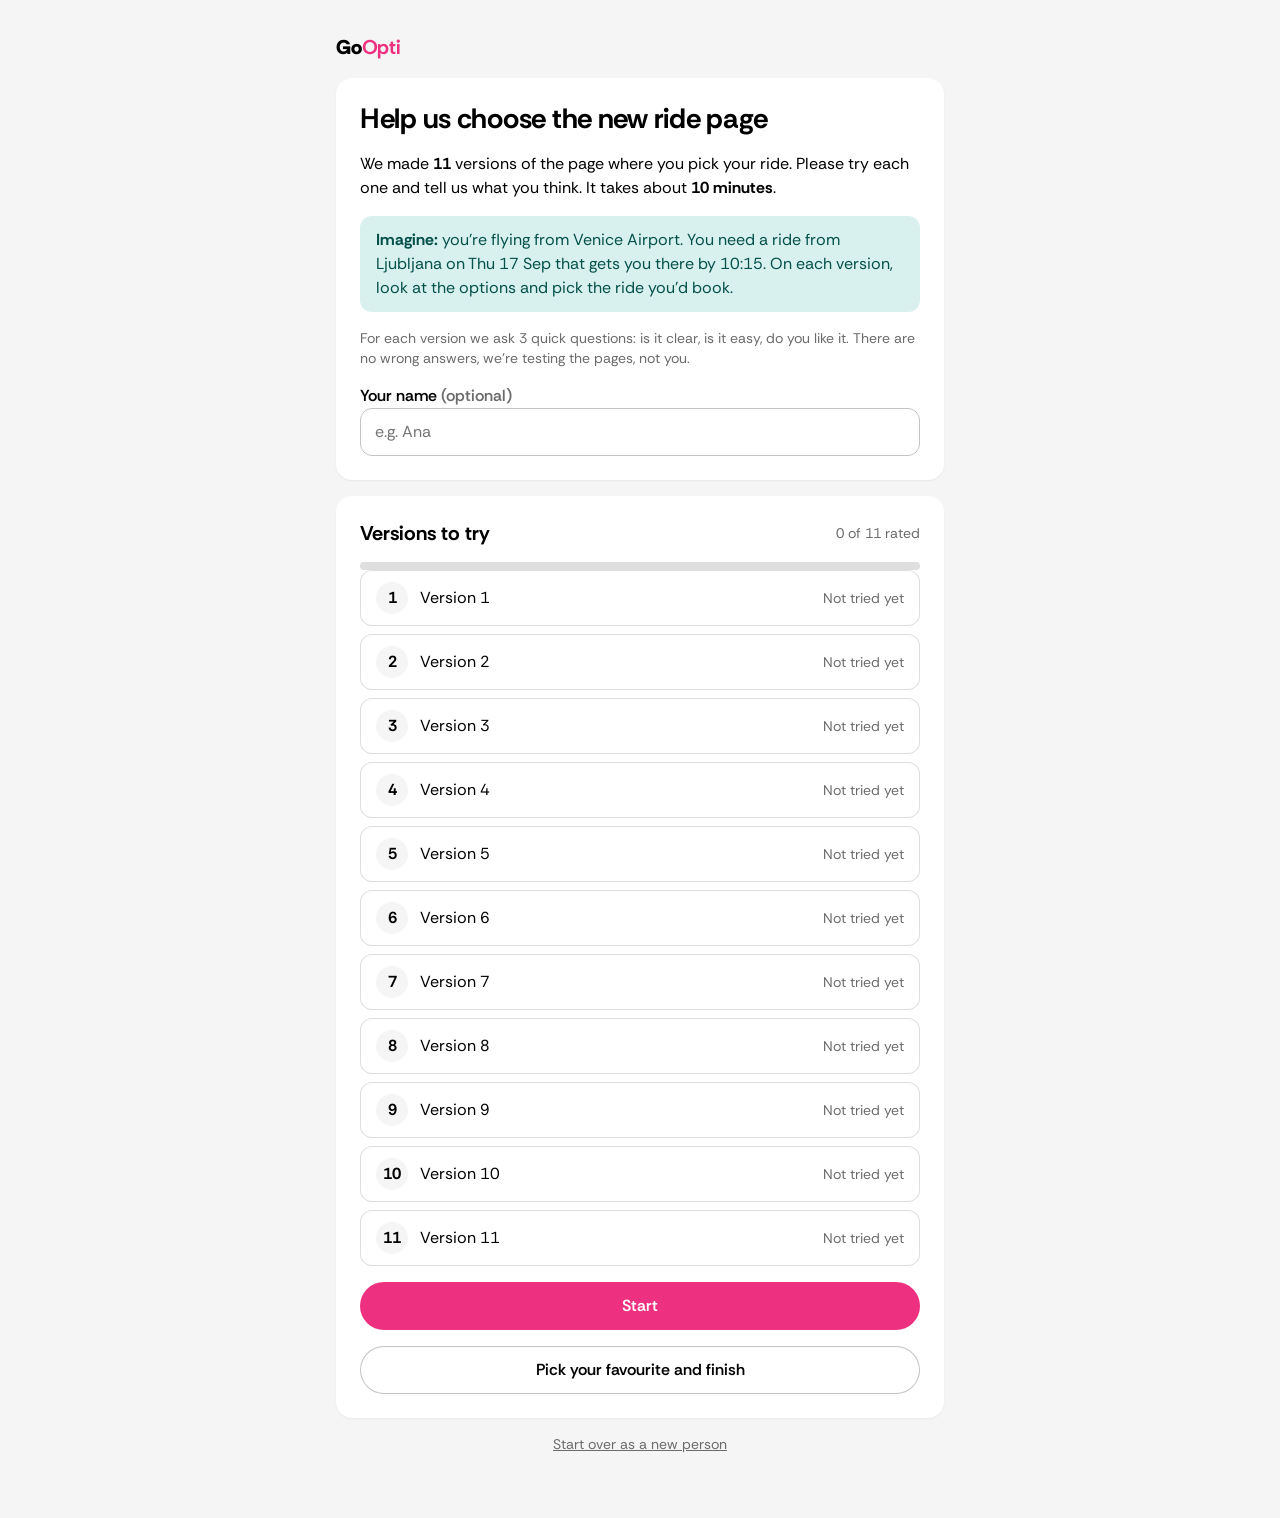
==== index.html @ c129b835 "Offer page survey: prototypes, rating flow, results page Co-Authored-By: Claude Opus 5.5 <noreply@an" ====
<!doctype html>
<html lang="en">
<head>
<meta charset="utf-8">
<meta name="viewport" content="width=device-width, initial-scale=1, viewport-fit=cover">
<title>GoOpti offer page survey</title>
<link rel="preconnect" href="https://fonts.googleapis.com">
<link href="https://fonts.googleapis.com/css2?family=Rethink+Sans:wght@400;600;700;800&display=swap" rel="stylesheet">
<link rel="stylesheet" href="survey.css">
</head>
<body>
<main class="wrap stack">
  <div class="logo">Go<b>Opti</b></div>
  <section class="card stack">
    <h1 class="h1">Help us choose the new ride page</h1>
    <p>We made <b id="count">11</b> versions of the page where you pick your ride. Please try each one and tell us what you think. It takes about <b>10 minutes</b>.</p>
    <div class="task"><b>Imagine:</b> you're flying from Venice Airport. You need a ride from Ljubljana on Thu 17 Sep that gets you there by 10:15. On each version, look at the options and pick the ride you'd book.</div>
    <p class="small muted">For each version we ask 3 quick questions: is it clear, is it easy, do you like it. There are no wrong answers, we're testing the pages, not you.</p>
    <div id="name-box">
      <label class="q__label" for="name">Your name <span class="muted">(optional)</span></label>
      <input type="text" id="name" autocomplete="name" placeholder="e.g. Ana">
    </div>
  </section>

  <section class="card stack">
    <div style="display:flex;align-items:center;gap:12px">
      <h2 class="h2">Versions to try</h2>
      <span class="small muted" id="progress-text" style="margin-left:auto"></span>
    </div>
    <div class="progress"><i id="progress" style="width:0"></i></div>
    <ol class="plist" id="list"></ol>
    <a class="btn btn--block" id="go" href="#">Start</a>
    <a class="btn btn--ghost btn--block" id="fav" href="done.html" hidden>Pick your favourite and finish</a>
  </section>
  <p class="small muted" style="text-align:center"><a href="#" id="restart">Start over as a new person</a></p>
</main>
<script src="survey.js"></script>
<script>
(function () {
  const m = SV.me(), total = SV.PROTOS.length;
  const name = document.getElementById('name');
  name.value = m.name || '';
  name.addEventListener('input', () => { const x = SV.me(); x.name = name.value.trim(); SV.saveMe(x); });
  document.getElementById('count').textContent = total;

  const done = m.order.filter(n => m.done[n]).length;
  const next = m.order.find(n => !m.done[n]);
  document.getElementById('list').innerHTML = m.order.map((n, i) => {
    const d = m.done[n];
    return '<li><a href="proto.html?v=' + encodeURIComponent(n) + '"' + (d ? ' class="is-done"' : '') + '>' +
      '<span class="num">' + (d ? '✓' : i + 1) + '</span><span>Version ' + (i + 1) + '</span>' +
      '<span class="state">' + (d ? 'Rated' : 'Not tried yet') + '</span></a></li>';
  }).join('');
  document.getElementById('progress').style.width = (done / total * 100) + '%';
  document.getElementById('progress-text').textContent = done + ' of ' + total + ' rated';

  const go = document.getElementById('go');
  if (next) {
    go.href = 'proto.html?v=' + encodeURIComponent(next);
    go.textContent = done ? 'Continue with version ' + (m.order.indexOf(next) + 1) : 'Start';
  } else go.hidden = true;
  // the favourite question makes sense once there is something to compare
  if (done >= 2) document.getElementById('fav').hidden = false;
  if (!next) document.getElementById('fav').className = 'btn btn--block';

  document.getElementById('restart').addEventListener('click', e => {
    e.preventDefault();
    if (confirm('Start the survey again as a new person? Your answers so far stay saved.')) { SV.restart(); location.reload(); }
  });
})();
</script>
</body>
</html>
---- survey.css ----
/* Survey pages. Colours follow the GoOpti UI kit tokens used in prototypes.html. */
:root {
  --brand: #ed3180; --brand-hover: #da0364; --brand-subtle: #fef4f6;
  --teal: #088079; --teal-subtle: #d8f0ee;
  --text: #000; --text-2: #3e3e3e; --text-3: #6b6b6b;
  --bg: #fff; --bg-muted: #f5f5f5; --border: #dedede; --border-strong: #c4c4c4;
  --error: #a61f00; --error-subtle: #ffe5df;
  --radius: 16px;
  color-scheme: light;
}
* { box-sizing: border-box; }
html { -webkit-text-size-adjust: 100%; text-size-adjust: 100%; }
body {
  margin: 0; background: var(--bg-muted); color: var(--text);
  font: 16px/1.5 'Rethink Sans', system-ui, -apple-system, 'Segoe UI', sans-serif;
}
h1, h2, h3, p { margin: 0; }
button { font: inherit; color: inherit; }
a { color: inherit; }

.wrap { max-width: 640px; margin: 0 auto; padding: 32px 16px 64px; }
.card { background: var(--bg); border-radius: var(--radius); padding: 24px; box-shadow: 0 1px 2px rgba(0,0,0,.06); }
.stack > * + * { margin-top: 16px; }
.logo { font-weight: 800; font-size: 20px; letter-spacing: -.01em; }
.logo b { color: var(--brand); }
.h1 { font-size: 28px; line-height: 34px; font-weight: 700; letter-spacing: -.01em; }
.h2 { font-size: 20px; line-height: 26px; font-weight: 700; }
.muted { color: var(--text-3); }
.small { font-size: 14px; line-height: 20px; }

.btn {
  display: inline-flex; align-items: center; justify-content: center; gap: 8px;
  min-height: 48px; padding: 0 24px; border-radius: 999px; border: 0; cursor: pointer;
  background: var(--brand); color: #fff; font-weight: 600; text-decoration: none;
}
.btn:hover { background: var(--brand-hover); }
.btn:disabled { background: var(--border); color: var(--text-3); cursor: not-allowed; }
.btn--ghost { background: transparent; color: var(--text); box-shadow: inset 0 0 0 1px var(--border-strong); }
.btn--ghost:hover { background: var(--bg-muted); }
.btn--danger { background: var(--error); }
.btn--danger:hover { background: #7f1800; }
.btn--block { width: 100%; }
:focus-visible { outline: 3px solid var(--brand); outline-offset: 2px; }

.task { background: var(--teal-subtle); color: #04504b; border-radius: 12px; padding: 12px 16px; }

/* the list of prototypes on the start page */
.plist { list-style: none; margin: 0; padding: 0; display: grid; gap: 8px; }
.plist a {
  display: flex; align-items: center; gap: 12px; padding: 12px 16px; border-radius: 12px;
  background: var(--bg); box-shadow: inset 0 0 0 1px var(--border); text-decoration: none;
}
.plist a:hover { box-shadow: inset 0 0 0 1px var(--border-strong); }
.plist .num { width: 32px; height: 32px; border-radius: 999px; display: inline-flex; align-items: center; justify-content: center; background: var(--bg-muted); font-weight: 700; flex-shrink: 0; }
.plist .is-done .num { background: var(--teal); color: #fff; }
.plist .state { margin-left: auto; font-size: 14px; color: var(--text-3); }
.plist .is-done .state { color: var(--teal); font-weight: 600; }
.progress { height: 8px; border-radius: 999px; background: var(--border); overflow: hidden; }
.progress > i { display: block; height: 100%; background: var(--teal); border-radius: inherit; transition: width .3s; }

/* the 1–5 face scale */
.q { border: 0; padding: 0; margin: 0; min-width: 0; }
.q + .q { margin-top: 24px; }
.q__label { font-weight: 600; margin-bottom: 8px; }
.scale { display: grid; grid-template-columns: repeat(5, 1fr); gap: 6px; }
.scale input { position: absolute; opacity: 0; pointer-events: none; }
.scale label {
  display: flex; flex-direction: column; align-items: center; justify-content: center; gap: 2px;
  min-height: 56px; border-radius: 12px; cursor: pointer; background: var(--bg-muted);
  box-shadow: inset 0 0 0 1px transparent; transition: transform .1s, background .15s;
}
.scale label .f { font-size: 26px; line-height: 1; filter: grayscale(.6); opacity: .75; transition: filter .15s, opacity .15s; }
.scale label .d { font-size: 12px; color: var(--text-3); font-weight: 600; }
.scale label:hover .f { filter: none; opacity: 1; }
.scale input:checked + label { background: var(--brand-subtle); box-shadow: inset 0 0 0 2px var(--brand); }
.scale input:checked + label .f { filter: none; opacity: 1; transform: scale(1.12); }
.scale input:focus-visible + label { outline: 3px solid var(--brand); outline-offset: 2px; }
.scale__ends { display: flex; justify-content: space-between; font-size: 12px; color: var(--text-3); margin-top: 4px; }
textarea {
  width: 100%; min-height: 72px; padding: 12px; border-radius: 12px; border: 1px solid var(--border-strong);
  font: inherit; resize: vertical; background: var(--bg);
}
input[type=text] { width: 100%; min-height: 48px; padding: 0 14px; border-radius: 12px; border: 1px solid var(--border-strong); font: inherit; }

/* ---------- prototype page: phone + rating ---------- */
.pp { display: grid; grid-template-columns: auto minmax(320px, 400px); gap: 32px; justify-content: center; align-items: start; padding: 24px 16px 48px; }
.pp__top { grid-column: 1 / -1; display: flex; align-items: center; gap: 16px; max-width: 840px; width: 100%; justify-self: center; }
.pp__top .back { text-decoration: none; font-weight: 600; font-size: 14px; }
.pp__top .step { margin-left: auto; font-size: 14px; color: var(--text-3); font-weight: 600; }
.pp__frame { width: 390px; height: 844px; border: 0; border-radius: 54px; background: var(--bg); box-shadow: 0 0 0 1px var(--border-strong), 0 12px 40px rgba(0,0,0,.12); display: block; }
.pp__side { position: sticky; top: 24px; }
.pp__open { display: none; }
.sheet-x { display: none; }

/* small screens: the prototype fills the screen, the rating opens from a bar at the bottom */
@media (max-width: 860px), (max-height: 900px) and (max-width: 1000px) {
  body.is-proto { overflow: hidden; }
  .pp { display: flex; flex-direction: column; height: 100dvh; padding: 0; gap: 0; }
  .pp__top { padding: 8px 16px; background: var(--bg); border-bottom: 1px solid var(--border); flex-shrink: 0; min-height: 44px; }
  .pp__frame { flex: 1; width: 100%; height: auto; min-height: 0; border-radius: 0; box-shadow: none; }
  .pp__bar { flex-shrink: 0; padding: 10px 16px calc(10px + env(safe-area-inset-bottom)); background: var(--bg); border-top: 1px solid var(--border); display: flex; gap: 12px; align-items: center; }
  .pp__bar .task-mini { font-size: 13px; line-height: 17px; color: var(--text-2); flex: 1; }
  .pp__open { display: inline-flex; flex-shrink: 0; }
  .pp__side {
    position: fixed; inset: auto 0 0 0; z-index: 10; max-height: 88dvh; overflow-y: auto;
    border-radius: 24px 24px 0 0; transform: translateY(105%); transition: transform .28s cubic-bezier(.2,.8,.2,1);
    padding-bottom: calc(24px + env(safe-area-inset-bottom));
  }
  .pp__side.is-open { transform: none; box-shadow: 0 -8px 40px rgba(0,0,0,.2); }
  .scrim { position: fixed; inset: 0; background: rgba(0,0,0,.45); z-index: 9; opacity: 0; pointer-events: none; transition: opacity .2s; }
  .scrim.is-on { opacity: 1; pointer-events: auto; }
  .sheet-x { display: inline-flex; position: absolute; top: 12px; right: 12px; width: 40px; height: 40px; border-radius: 999px; border: 0; background: var(--bg-muted); align-items: center; justify-content: center; cursor: pointer; font-size: 18px; }
  .pp__side .task--side { display: none; }
}
@media (min-width: 861px) and (min-height: 901px), (min-width: 1001px) { .pp__bar, .scrim { display: none; } }

/* ---------- results ---------- */
.wrap--wide { max-width: 1100px; }
.kpis { display: grid; grid-template-columns: repeat(auto-fit, minmax(160px, 1fr)); gap: 12px; }
.kpi { background: var(--bg); border-radius: 12px; padding: 16px; }
.kpi b { display: block; font-size: 28px; line-height: 34px; font-variant-numeric: tabular-nums; }
.table-scroll { overflow-x: auto; -webkit-overflow-scrolling: touch; }
table { width: 100%; border-collapse: collapse; font-variant-numeric: tabular-nums; }
th, td { text-align: left; padding: 10px 8px; border-bottom: 1px solid var(--border); vertical-align: middle; white-space: nowrap; }
th { font-size: 13px; color: var(--text-3); font-weight: 600; }
td.name { white-space: normal; min-width: 160px; }
.bar { display: flex; align-items: center; gap: 8px; min-width: 120px; }
.bar__track { flex: 1; height: 8px; border-radius: 999px; background: var(--bg-muted); overflow: hidden; min-width: 60px; }
.bar__fill { height: 100%; border-radius: inherit; background: var(--teal); }
.bar--overall .bar__fill { background: var(--brand); }
.bar span { width: 30px; text-align: right; font-weight: 600; }
.rank { width: 28px; height: 28px; border-radius: 999px; display: inline-flex; align-items: center; justify-content: center; background: var(--bg-muted); font-weight: 700; font-size: 14px; }
tr:first-child .rank { background: var(--brand); color: #fff; }
.comments { list-style: none; margin: 0; padding: 0; }
.comments li { padding: 10px 0; border-bottom: 1px solid var(--border); }
.comments li:last-child { border-bottom: 0; }
.tag { display: inline-block; padding: 2px 8px; border-radius: 999px; background: var(--bg-muted); font-size: 12px; font-weight: 600; margin-right: 6px; }
.notice { background: #fff7ef; color: #804e00; border-radius: 12px; padding: 12px 16px; font-size: 14px; }
.row-actions { display: flex; flex-wrap: wrap; gap: 12px; }
dialog { border: 0; border-radius: var(--radius); padding: 24px; max-width: 420px; width: calc(100% - 32px); }
dialog::backdrop { background: rgba(0,0,0,.45); }
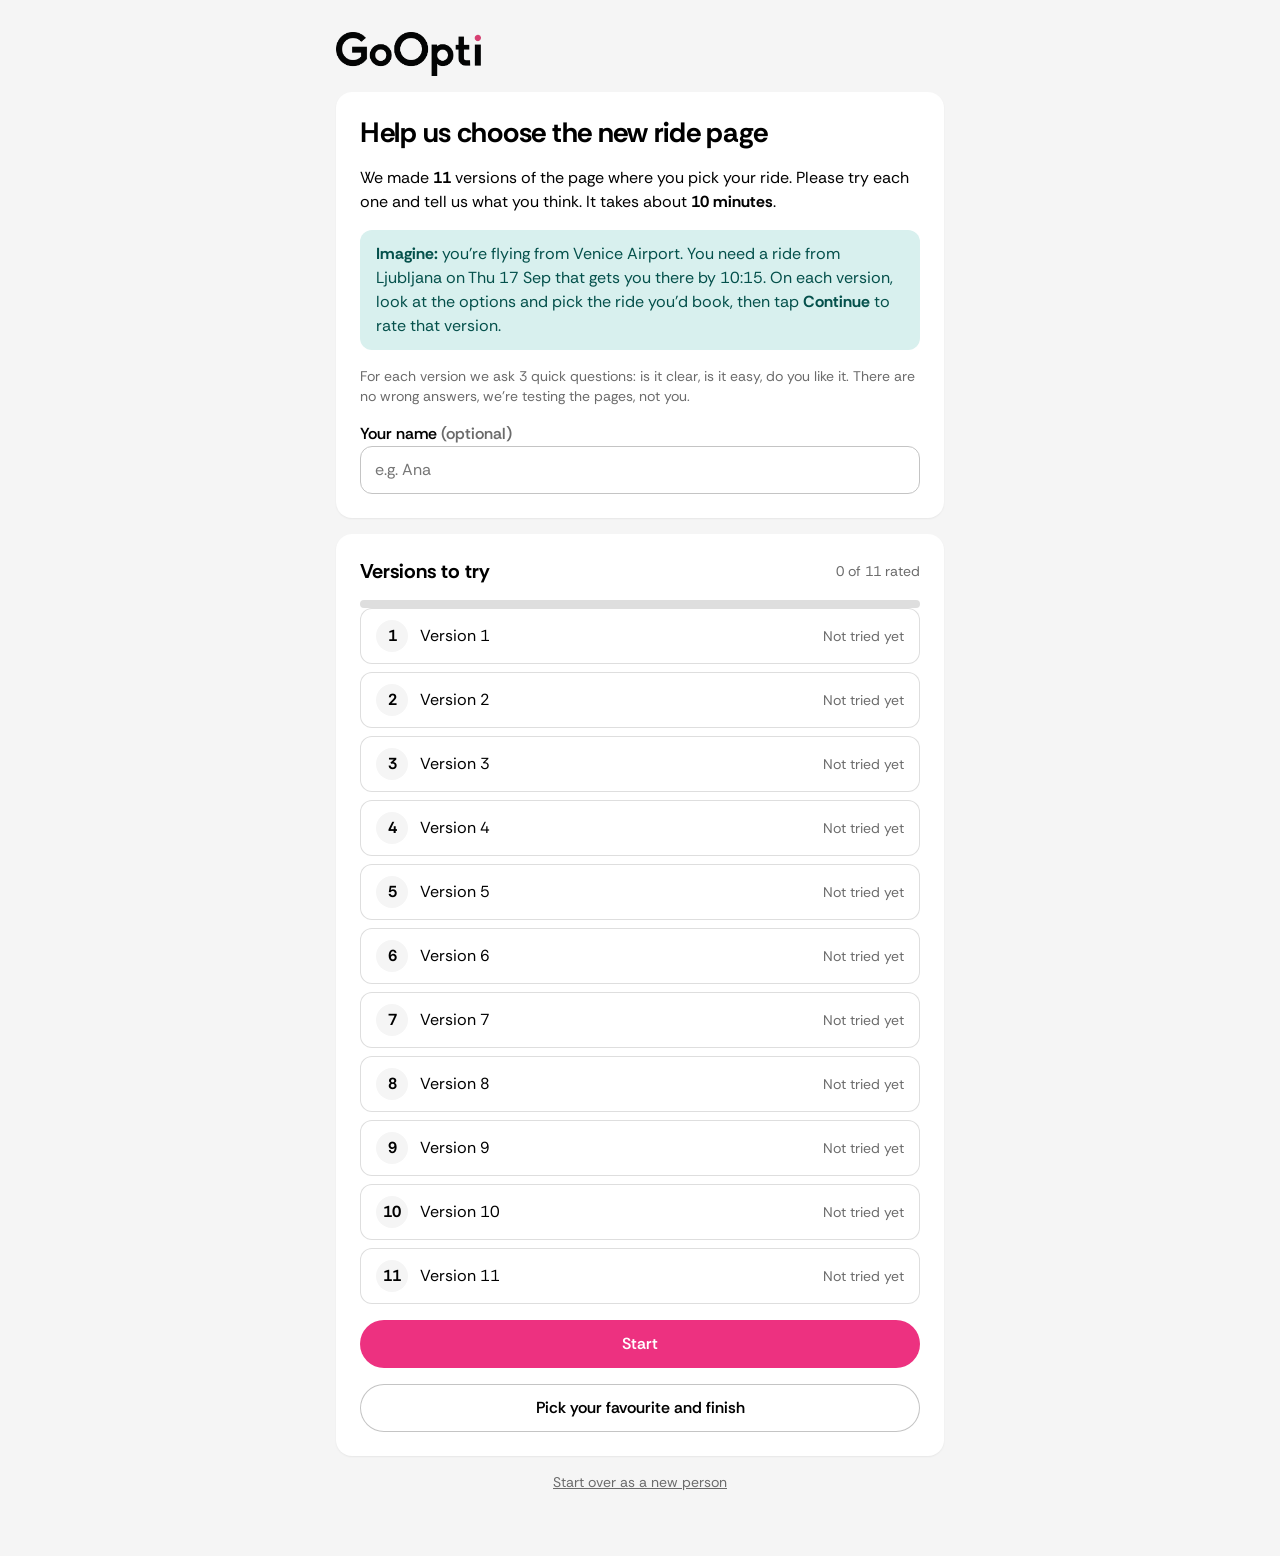
==== commit c9adc6cc: "Rate via the prototype's Continue button, remove bottom bar, new logo Co-Authored-By: Claude Sonnet " ====
--- a/index.html
+++ b/index.html
@@ -10,11 +10,11 @@
 </head>
 <body>
 <main class="wrap stack">
-  <div class="logo">Go<b>Opti</b></div>
+  <img class="logo-img" src="logo.png" alt="GoOpti" width="146" height="44">
   <section class="card stack">
     <h1 class="h1">Help us choose the new ride page</h1>
     <p>We made <b id="count">11</b> versions of the page where you pick your ride. Please try each one and tell us what you think. It takes about <b>10 minutes</b>.</p>
-    <div class="task"><b>Imagine:</b> you're flying from Venice Airport. You need a ride from Ljubljana on Thu 17 Sep that gets you there by 10:15. On each version, look at the options and pick the ride you'd book.</div>
+    <div class="task"><b>Imagine:</b> you're flying from Venice Airport. You need a ride from Ljubljana on Thu 17 Sep that gets you there by 10:15. On each version, look at the options and pick the ride you'd book, then tap <b>Continue</b> to rate that version.</div>
     <p class="small muted">For each version we ask 3 quick questions: is it clear, is it easy, do you like it. There are no wrong answers, we're testing the pages, not you.</p>
     <div id="name-box">
       <label class="q__label" for="name">Your name <span class="muted">(optional)</span></label>
--- a/survey.css
+++ b/survey.css
@@ -89,7 +89,6 @@
 .pp__top .step { margin-left: auto; font-size: 14px; color: var(--text-3); font-weight: 600; }
 .pp__frame { width: 390px; height: 844px; border: 0; border-radius: 54px; background: var(--bg); box-shadow: 0 0 0 1px var(--border-strong), 0 12px 40px rgba(0,0,0,.12); display: block; }
 .pp__side { position: sticky; top: 24px; }
-.pp__open { display: none; }
 .sheet-x { display: none; }
 
 /* small screens: the prototype fills the screen, the rating opens from a bar at the bottom */
@@ -98,9 +97,6 @@
   .pp { display: flex; flex-direction: column; height: 100dvh; padding: 0; gap: 0; }
   .pp__top { padding: 8px 16px; background: var(--bg); border-bottom: 1px solid var(--border); flex-shrink: 0; min-height: 44px; }
   .pp__frame { flex: 1; width: 100%; height: auto; min-height: 0; border-radius: 0; box-shadow: none; }
-  .pp__bar { flex-shrink: 0; padding: 10px 16px calc(10px + env(safe-area-inset-bottom)); background: var(--bg); border-top: 1px solid var(--border); display: flex; gap: 12px; align-items: center; }
-  .pp__bar .task-mini { font-size: 13px; line-height: 17px; color: var(--text-2); flex: 1; }
-  .pp__open { display: inline-flex; flex-shrink: 0; }
   .pp__side {
     position: fixed; inset: auto 0 0 0; z-index: 10; max-height: 88dvh; overflow-y: auto;
     border-radius: 24px 24px 0 0; transform: translateY(105%); transition: transform .28s cubic-bezier(.2,.8,.2,1);
@@ -112,7 +108,9 @@
   .sheet-x { display: inline-flex; position: absolute; top: 12px; right: 12px; width: 40px; height: 40px; border-radius: 999px; border: 0; background: var(--bg-muted); align-items: center; justify-content: center; cursor: pointer; font-size: 18px; }
   .pp__side .task--side { display: none; }
 }
-@media (min-width: 861px) and (min-height: 901px), (min-width: 1001px) { .pp__bar, .scrim { display: none; } }
+@media (min-width: 861px) and (min-height: 901px), (min-width: 1001px) { .scrim { display: none; } }
+@keyframes ping { 0% { box-shadow: 0 0 0 0 rgba(237,49,128,.55); } 100% { box-shadow: 0 0 0 16px rgba(237,49,128,0); } }
+.pp__side.is-ping { animation: ping .7s ease-out 2; }
 
 /* ---------- results ---------- */
 .wrap--wide { max-width: 1100px; }
@@ -139,3 +137,5 @@
 .row-actions { display: flex; flex-wrap: wrap; gap: 12px; }
 dialog { border: 0; border-radius: var(--radius); padding: 24px; max-width: 420px; width: calc(100% - 32px); }
 dialog::backdrop { background: rgba(0,0,0,.45); }
+
+.logo-img { display: block; height: 44px; width: auto; }
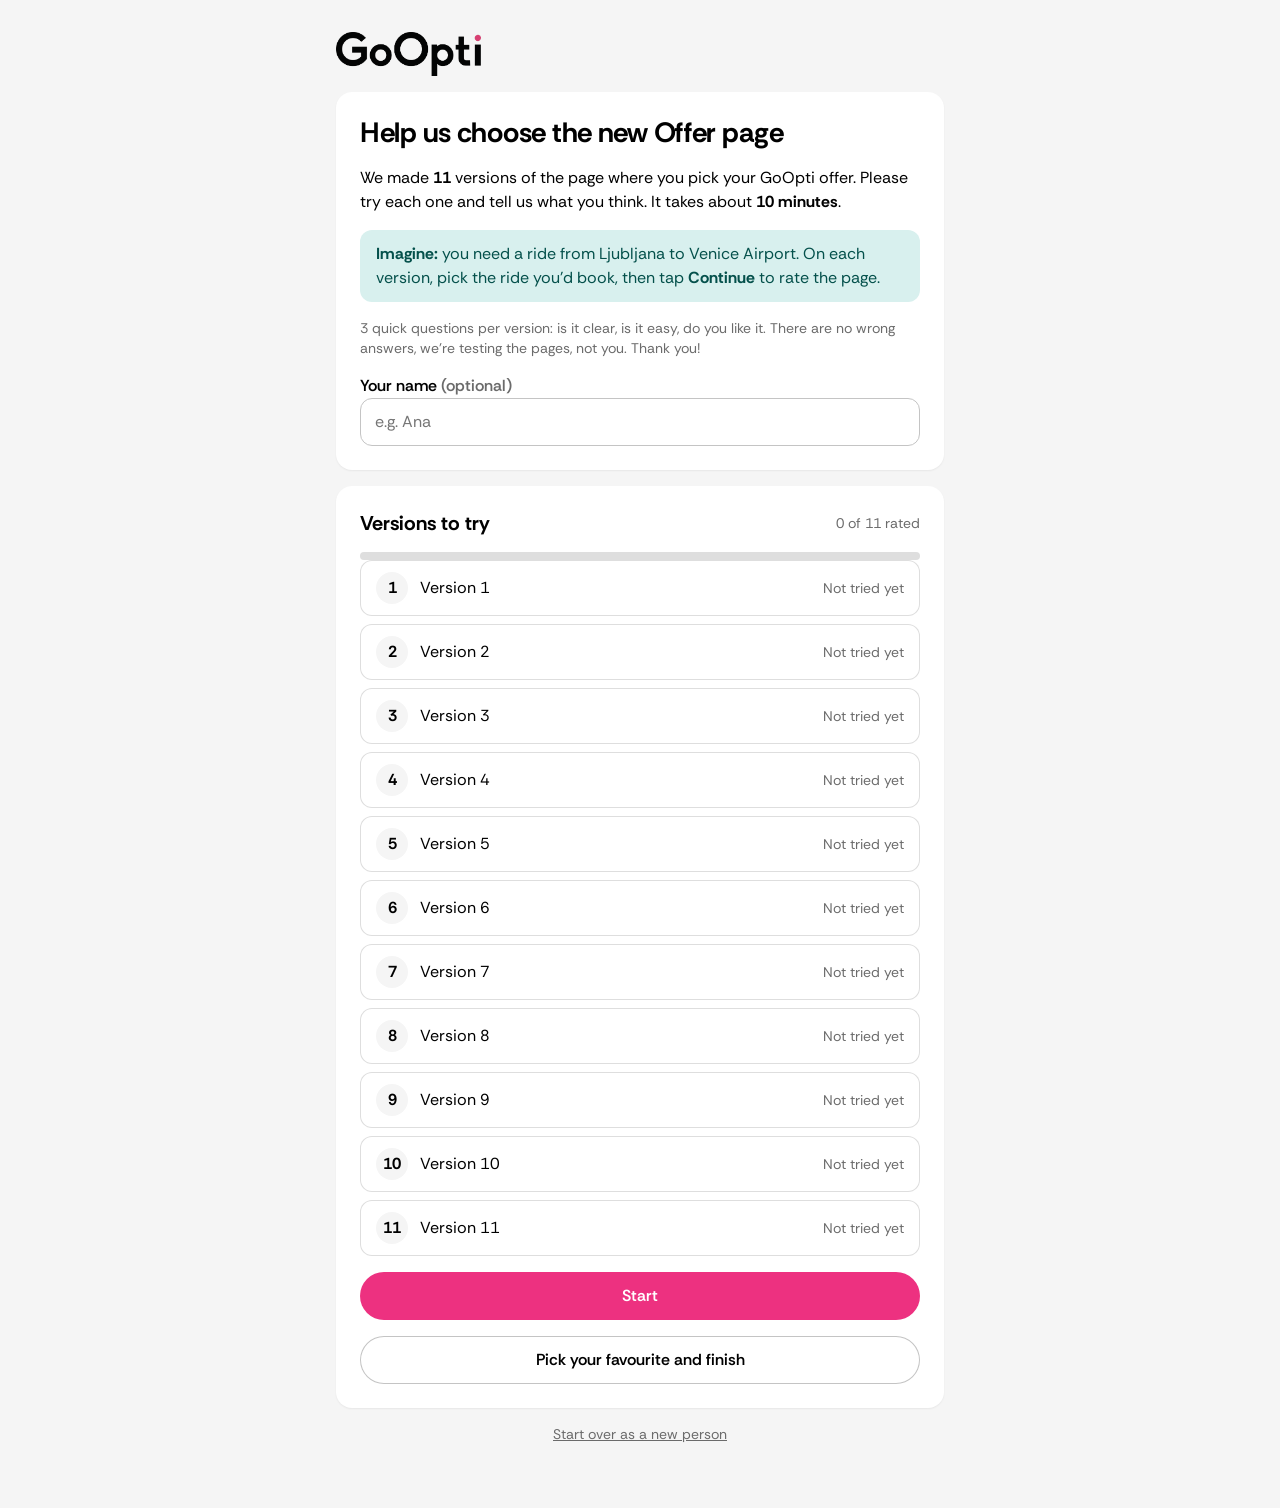
==== commit 632a231e: "Shorten survey intro Co-Authored-By: Claude Sonnet 5.5 <noreply@anthropic.com>" ====
--- a/index.html
+++ b/index.html
@@ -12,10 +12,10 @@
 <main class="wrap stack">
   <img class="logo-img" src="logo.png" alt="GoOpti" width="146" height="44">
   <section class="card stack">
-    <h1 class="h1">Help us choose the new ride page</h1>
-    <p>We made <b id="count">11</b> versions of the page where you pick your ride. Please try each one and tell us what you think. It takes about <b>10 minutes</b>.</p>
-    <div class="task"><b>Imagine:</b> you're flying from Venice Airport. You need a ride from Ljubljana on Thu 17 Sep that gets you there by 10:15. On each version, look at the options and pick the ride you'd book, then tap <b>Continue</b> to rate that version.</div>
-    <p class="small muted">For each version we ask 3 quick questions: is it clear, is it easy, do you like it. There are no wrong answers, we're testing the pages, not you.</p>
+    <h1 class="h1">Help us choose the new Offer page</h1>
+    <p>We made <b id="count">11</b> versions of the page where you pick your GoOpti offer. Please try each one and tell us what you think. It takes about <b>10 minutes</b>.</p>
+    <div class="task"><b>Imagine:</b> you need a ride from Ljubljana to Venice Airport. On each version, pick the ride you'd book, then tap <b>Continue</b> to rate the page.</div>
+    <p class="small muted">3 quick questions per version: is it clear, is it easy, do you like it. There are no wrong answers, we're testing the pages, not you. Thank you!</p>
     <div id="name-box">
       <label class="q__label" for="name">Your name <span class="muted">(optional)</span></label>
       <input type="text" id="name" autocomplete="name" placeholder="e.g. Ana">
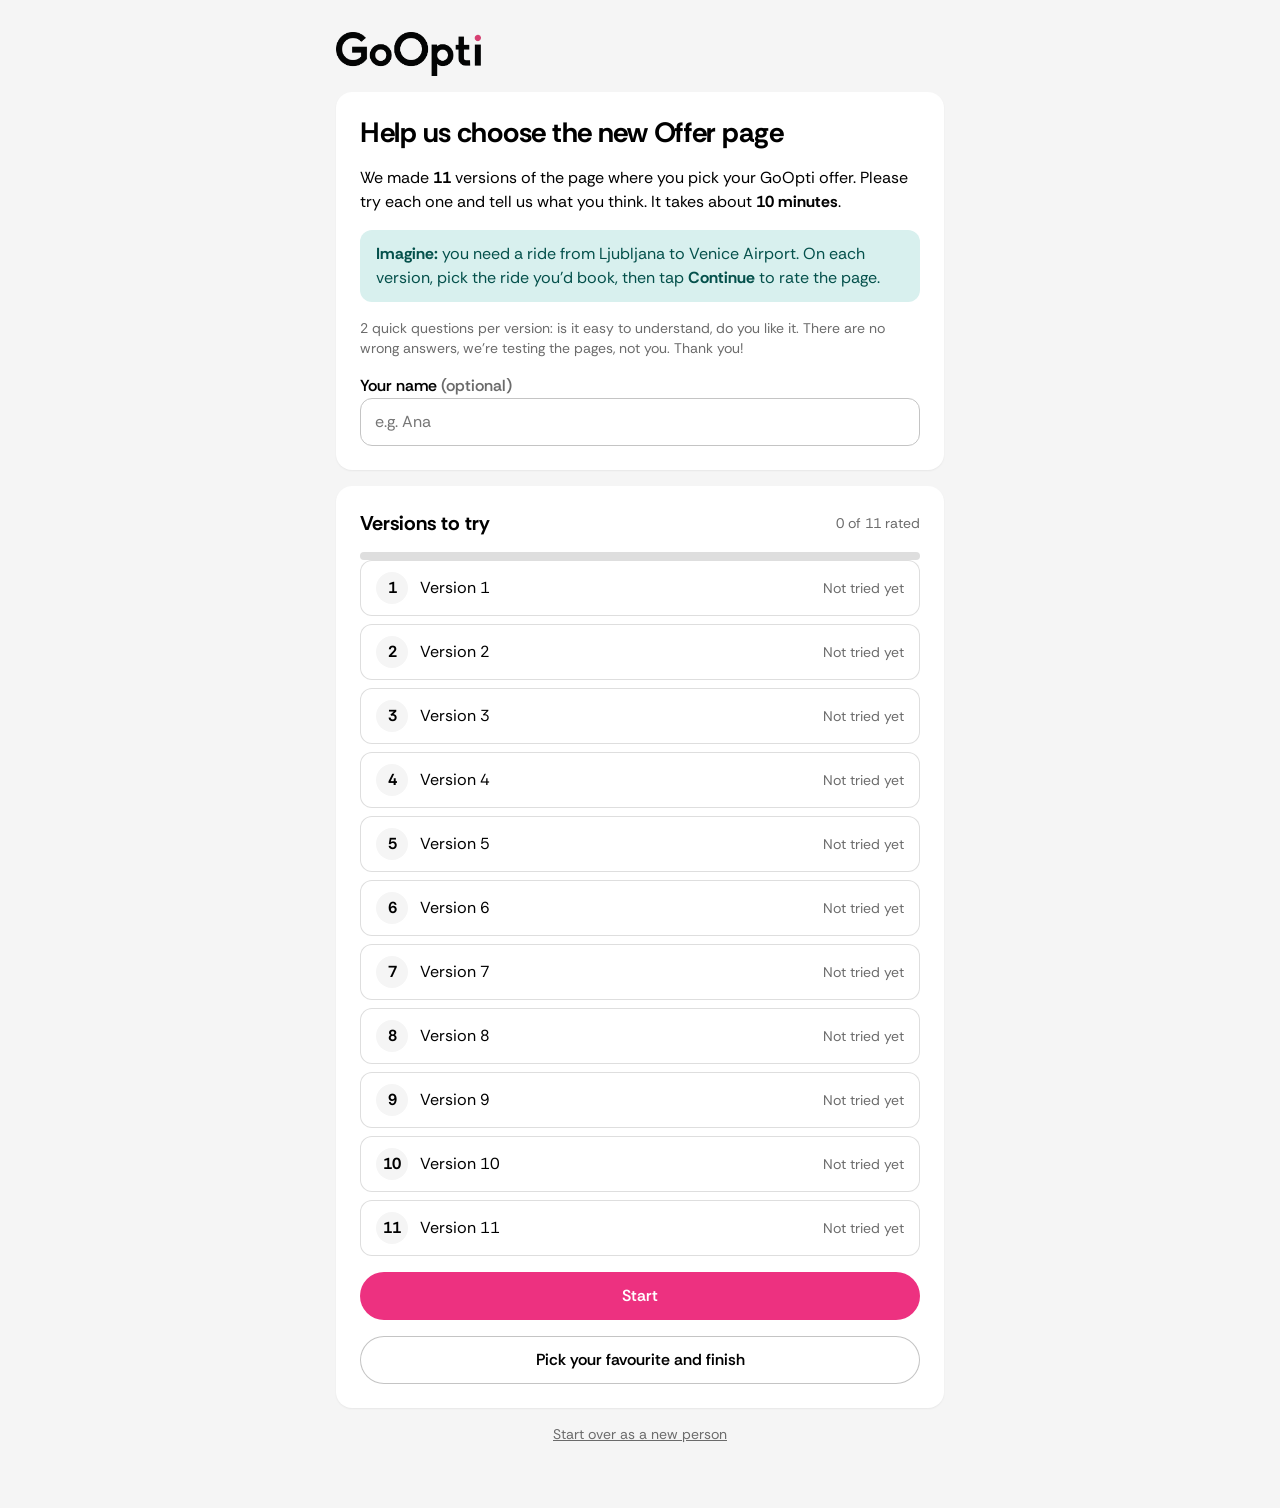
==== commit 0b4b9083: "Two questions: understand GoOpti offers, like it; cache-bust assets Co-Authored-By: Claude Sonnet 5." ====
--- a/index.html
+++ b/index.html
@@ -6,7 +6,7 @@
 <title>GoOpti offer page survey</title>
 <link rel="preconnect" href="https://fonts.googleapis.com">
 <link href="https://fonts.googleapis.com/css2?family=Rethink+Sans:wght@400;600;700;800&display=swap" rel="stylesheet">
-<link rel="stylesheet" href="survey.css">
+<link rel="stylesheet" href="survey.css?v=3">
 </head>
 <body>
 <main class="wrap stack">
@@ -15,7 +15,7 @@
     <h1 class="h1">Help us choose the new Offer page</h1>
     <p>We made <b id="count">11</b> versions of the page where you pick your GoOpti offer. Please try each one and tell us what you think. It takes about <b>10 minutes</b>.</p>
     <div class="task"><b>Imagine:</b> you need a ride from Ljubljana to Venice Airport. On each version, pick the ride you'd book, then tap <b>Continue</b> to rate the page.</div>
-    <p class="small muted">3 quick questions per version: is it clear, is it easy, do you like it. There are no wrong answers, we're testing the pages, not you. Thank you!</p>
+    <p class="small muted">2 quick questions per version: is it easy to understand, do you like it. There are no wrong answers, we're testing the pages, not you. Thank you!</p>
     <div id="name-box">
       <label class="q__label" for="name">Your name <span class="muted">(optional)</span></label>
       <input type="text" id="name" autocomplete="name" placeholder="e.g. Ana">
@@ -34,7 +34,7 @@
   </section>
   <p class="small muted" style="text-align:center"><a href="#" id="restart">Start over as a new person</a></p>
 </main>
-<script src="survey.js"></script>
+<script src="survey.js?v=3"></script>
 <script>
 (function () {
   const m = SV.me(), total = SV.PROTOS.length;
--- a/survey.css
+++ b/survey.css
@@ -82,35 +82,32 @@
 }
 input[type=text] { width: 100%; min-height: 48px; padding: 0 14px; border-radius: 12px; border: 1px solid var(--border-strong); font: inherit; }
 
-/* ---------- prototype page: phone + rating ---------- */
-.pp { display: grid; grid-template-columns: auto minmax(320px, 400px); gap: 32px; justify-content: center; align-items: start; padding: 24px 16px 48px; }
-.pp__top { grid-column: 1 / -1; display: flex; align-items: center; gap: 16px; max-width: 840px; width: 100%; justify-self: center; }
+/* ---------- prototype page: phone + rating popup ---------- */
+body.is-proto { overflow: hidden; }
+.pp { display: flex; flex-direction: column; align-items: center; height: 100dvh; padding: 0; }
+.pp__top { display: flex; align-items: center; gap: 16px; width: 100%; max-width: 640px; padding: 12px 16px; flex-shrink: 0; }
 .pp__top .back { text-decoration: none; font-weight: 600; font-size: 14px; }
 .pp__top .step { margin-left: auto; font-size: 14px; color: var(--text-3); font-weight: 600; }
-.pp__frame { width: 390px; height: 844px; border: 0; border-radius: 54px; background: var(--bg); box-shadow: 0 0 0 1px var(--border-strong), 0 12px 40px rgba(0,0,0,.12); display: block; }
-.pp__side { position: sticky; top: 24px; }
-.sheet-x { display: none; }
+.pp__frame { width: 390px; max-width: 100%; height: 844px; max-height: calc(100dvh - 64px); border: 0; border-radius: 54px; background: var(--bg); box-shadow: 0 0 0 1px var(--border-strong), 0 12px 40px rgba(0,0,0,.12); display: block; }
 
-/* small screens: the prototype fills the screen, the rating opens from a bar at the bottom */
-@media (max-width: 860px), (max-height: 900px) and (max-width: 1000px) {
-  body.is-proto { overflow: hidden; }
-  .pp { display: flex; flex-direction: column; height: 100dvh; padding: 0; gap: 0; }
-  .pp__top { padding: 8px 16px; background: var(--bg); border-bottom: 1px solid var(--border); flex-shrink: 0; min-height: 44px; }
-  .pp__frame { flex: 1; width: 100%; height: auto; min-height: 0; border-radius: 0; box-shadow: none; }
-  .pp__side {
-    position: fixed; inset: auto 0 0 0; z-index: 10; max-height: 88dvh; overflow-y: auto;
-    border-radius: 24px 24px 0 0; transform: translateY(105%); transition: transform .28s cubic-bezier(.2,.8,.2,1);
-    padding-bottom: calc(24px + env(safe-area-inset-bottom));
-  }
+/* the rating opens over the prototype when Continue is tapped */
+.scrim { position: fixed; inset: 0; background: rgba(0,0,0,.5); z-index: 9; opacity: 0; visibility: hidden; transition: opacity .2s, visibility .2s; }
+.scrim.is-on { opacity: 1; visibility: visible; }
+.pp__side {
+  position: fixed; z-index: 10; left: 50%; top: 50%; width: min(440px, calc(100% - 32px)); max-height: calc(100dvh - 32px); overflow-y: auto;
+  transform: translate(-50%, -46%) scale(.97); opacity: 0; visibility: hidden; transition: transform .22s cubic-bezier(.2,.8,.2,1), opacity .2s, visibility .2s;
+}
+.pp__side.is-open { transform: translate(-50%, -50%); opacity: 1; visibility: visible; box-shadow: 0 24px 80px rgba(0,0,0,.3); }
+.sheet-x { position: absolute; top: 12px; right: 12px; width: 40px; height: 40px; border-radius: 999px; border: 0; background: var(--bg-muted); display: inline-flex; align-items: center; justify-content: center; cursor: pointer; font-size: 18px; }
+.pp__side h1 { padding-right: 48px; }
+
+/* small screens: the prototype fills the screen and the rating is a bottom sheet */
+@media (max-width: 600px), (max-height: 700px) {
+  .pp__top { padding: 8px 16px; background: var(--bg); border-bottom: 1px solid var(--border); min-height: 44px; max-width: none; }
+  .pp__frame { flex: 1; width: 100%; height: auto; max-height: none; min-height: 0; border-radius: 0; box-shadow: none; }
+  .pp__side { left: 0; top: auto; bottom: 0; width: 100%; max-height: 88dvh; border-radius: 24px 24px 0 0; transform: translateY(105%); padding-bottom: calc(24px + env(safe-area-inset-bottom)); }
   .pp__side.is-open { transform: none; box-shadow: 0 -8px 40px rgba(0,0,0,.2); }
-  .scrim { position: fixed; inset: 0; background: rgba(0,0,0,.45); z-index: 9; opacity: 0; pointer-events: none; transition: opacity .2s; }
-  .scrim.is-on { opacity: 1; pointer-events: auto; }
-  .sheet-x { display: inline-flex; position: absolute; top: 12px; right: 12px; width: 40px; height: 40px; border-radius: 999px; border: 0; background: var(--bg-muted); align-items: center; justify-content: center; cursor: pointer; font-size: 18px; }
-  .pp__side .task--side { display: none; }
 }
-@media (min-width: 861px) and (min-height: 901px), (min-width: 1001px) { .scrim { display: none; } }
-@keyframes ping { 0% { box-shadow: 0 0 0 0 rgba(237,49,128,.55); } 100% { box-shadow: 0 0 0 16px rgba(237,49,128,0); } }
-.pp__side.is-ping { animation: ping .7s ease-out 2; }
 
 /* ---------- results ---------- */
 .wrap--wide { max-width: 1100px; }
@@ -139,3 +136,5 @@
 dialog::backdrop { background: rgba(0,0,0,.45); }
 
 .logo-img { display: block; height: 44px; width: auto; }
+
+.pp__side:focus { outline: none; }
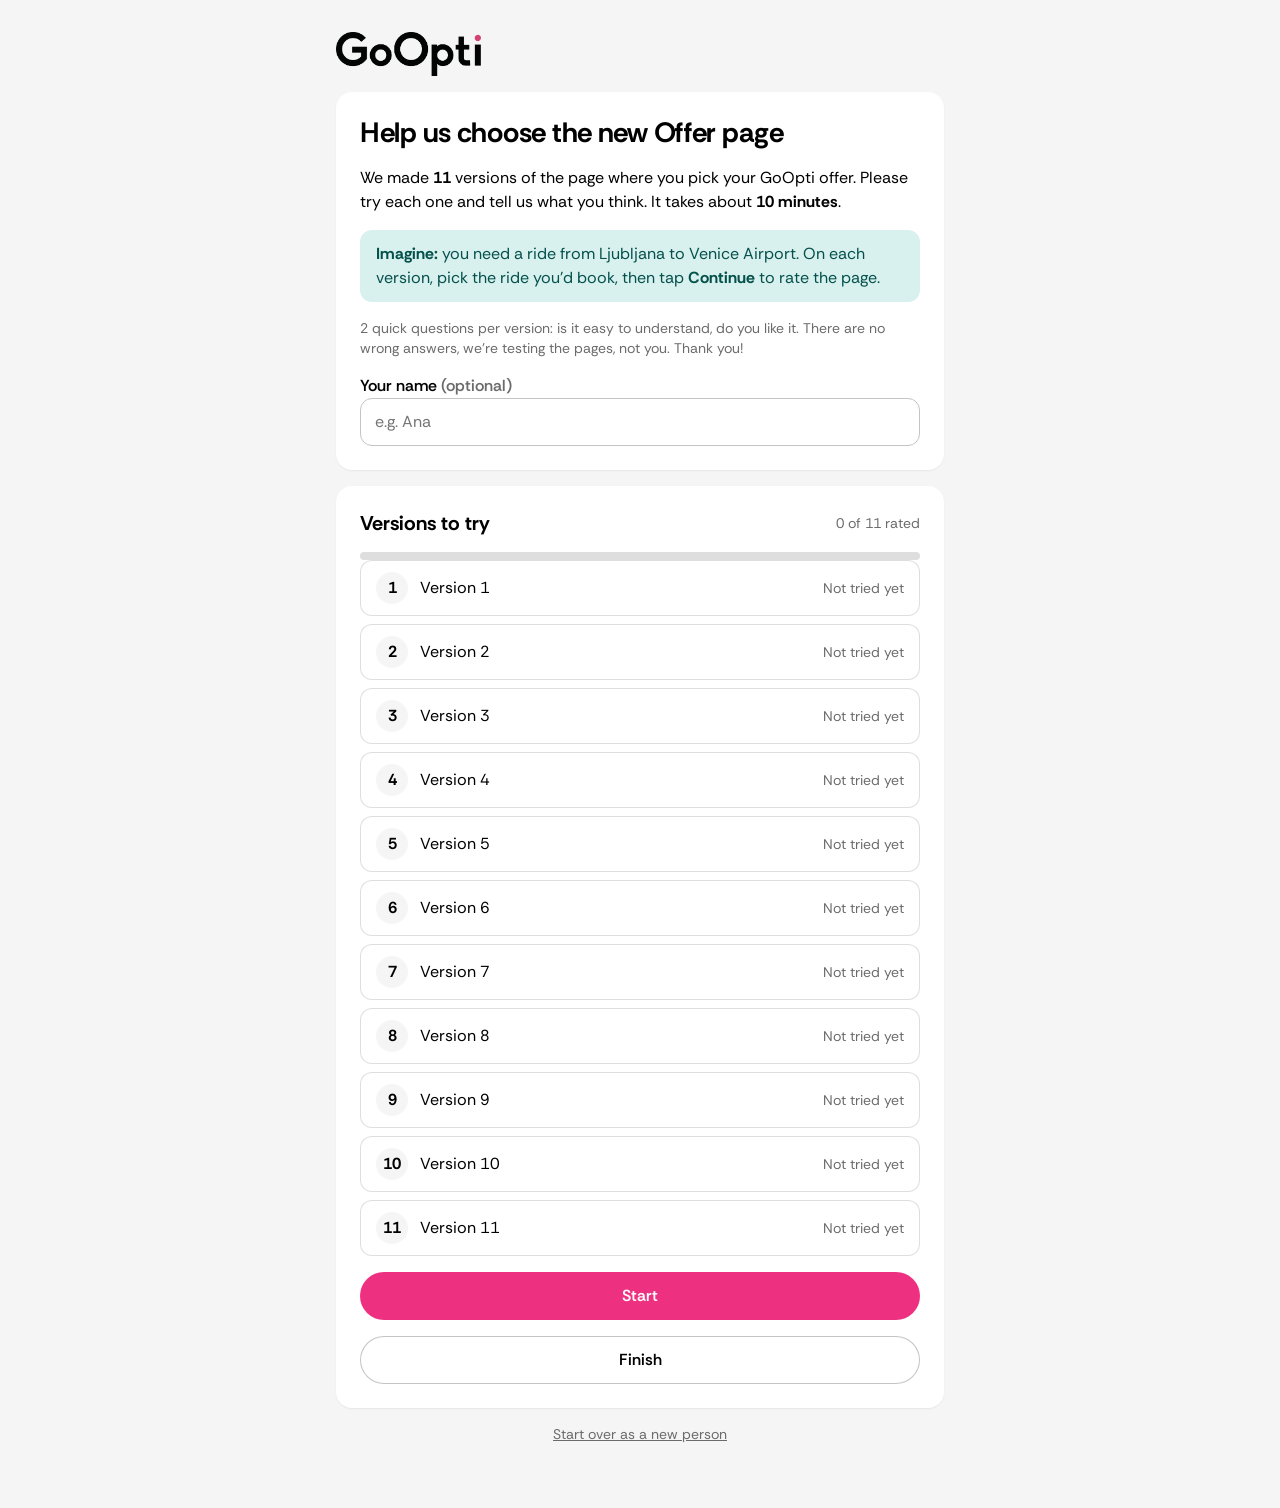
==== commit 1c91bb00: "Last page: comment and Submit only; drop favourite from results Co-Authored-By: Claude Sonnet 5.5 <n" ====
--- a/index.html
+++ b/index.html
@@ -6,7 +6,7 @@
 <title>GoOpti offer page survey</title>
 <link rel="preconnect" href="https://fonts.googleapis.com">
 <link href="https://fonts.googleapis.com/css2?family=Rethink+Sans:wght@400;600;700;800&display=swap" rel="stylesheet">
-<link rel="stylesheet" href="survey.css?v=3">
+<link rel="stylesheet" href="survey.css?v=4">
 </head>
 <body>
 <main class="wrap stack">
@@ -30,11 +30,11 @@
     <div class="progress"><i id="progress" style="width:0"></i></div>
     <ol class="plist" id="list"></ol>
     <a class="btn btn--block" id="go" href="#">Start</a>
-    <a class="btn btn--ghost btn--block" id="fav" href="done.html" hidden>Pick your favourite and finish</a>
+    <a class="btn btn--ghost btn--block" id="fav" href="done.html" hidden>Finish</a>
   </section>
   <p class="small muted" style="text-align:center"><a href="#" id="restart">Start over as a new person</a></p>
 </main>
-<script src="survey.js?v=3"></script>
+<script src="survey.js?v=4"></script>
 <script>
 (function () {
   const m = SV.me(), total = SV.PROTOS.length;
@@ -59,8 +59,8 @@
     go.href = 'proto.html?v=' + encodeURIComponent(next);
     go.textContent = done ? 'Continue with version ' + (m.order.indexOf(next) + 1) : 'Start';
   } else go.hidden = true;
-  // the favourite question makes sense once there is something to compare
-  if (done >= 2) document.getElementById('fav').hidden = false;
+  // finishing is offered once at least one version is rated
+  if (done >= 1) document.getElementById('fav').hidden = false;
   if (!next) document.getElementById('fav').className = 'btn btn--block';
 
   document.getElementById('restart').addEventListener('click', e => {
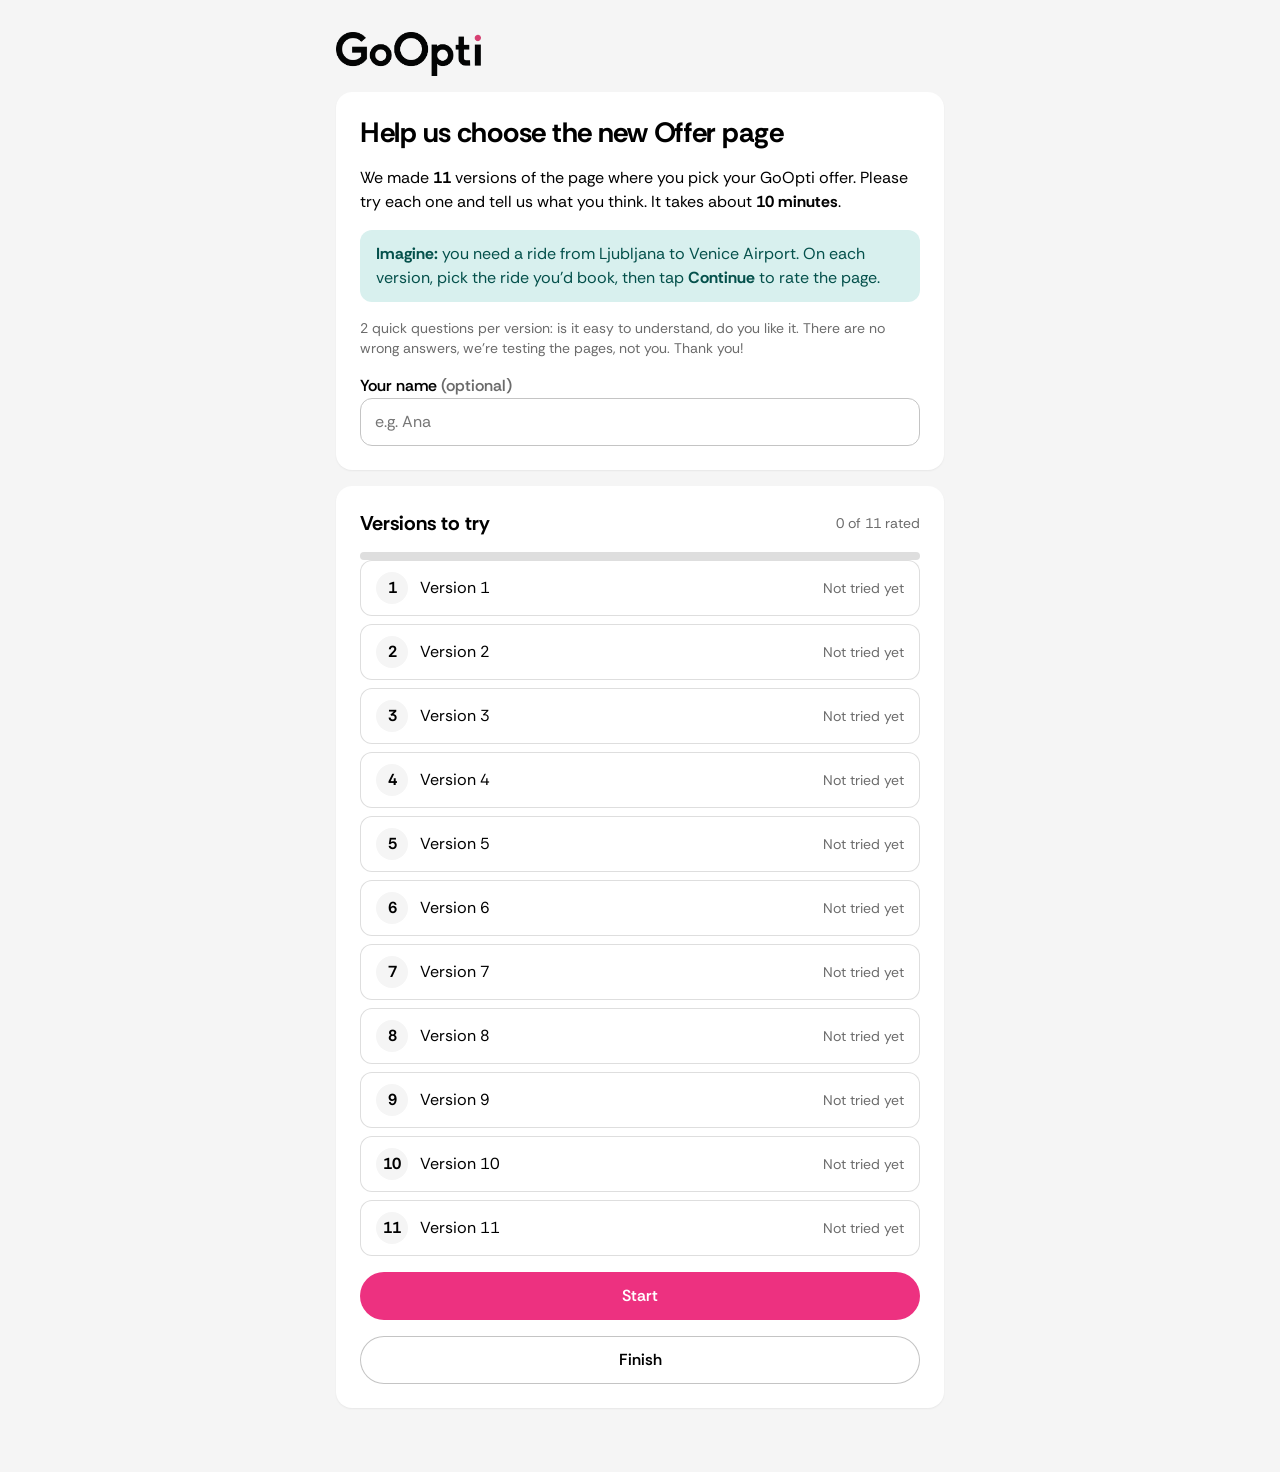
==== commit 8497f8e1: "Remove 'Start over as a new person' link Co-Authored-By: Claude Sonnet 5.5 <noreply@anthropic.com>" ====
--- a/index.html
+++ b/index.html
@@ -6,7 +6,7 @@
 <title>GoOpti offer page survey</title>
 <link rel="preconnect" href="https://fonts.googleapis.com">
 <link href="https://fonts.googleapis.com/css2?family=Rethink+Sans:wght@400;600;700;800&display=swap" rel="stylesheet">
-<link rel="stylesheet" href="survey.css?v=4">
+<link rel="stylesheet" href="survey.css?v=5">
 </head>
 <body>
 <main class="wrap stack">
@@ -32,9 +32,8 @@
     <a class="btn btn--block" id="go" href="#">Start</a>
     <a class="btn btn--ghost btn--block" id="fav" href="done.html" hidden>Finish</a>
   </section>
-  <p class="small muted" style="text-align:center"><a href="#" id="restart">Start over as a new person</a></p>
 </main>
-<script src="survey.js?v=4"></script>
+<script src="survey.js?v=5"></script>
 <script>
 (function () {
   const m = SV.me(), total = SV.PROTOS.length;
@@ -63,10 +62,6 @@
   if (done >= 1) document.getElementById('fav').hidden = false;
   if (!next) document.getElementById('fav').className = 'btn btn--block';
 
-  document.getElementById('restart').addEventListener('click', e => {
-    e.preventDefault();
-    if (confirm('Start the survey again as a new person? Your answers so far stay saved.')) { SV.restart(); location.reload(); }
-  });
 })();
 </script>
 </body>
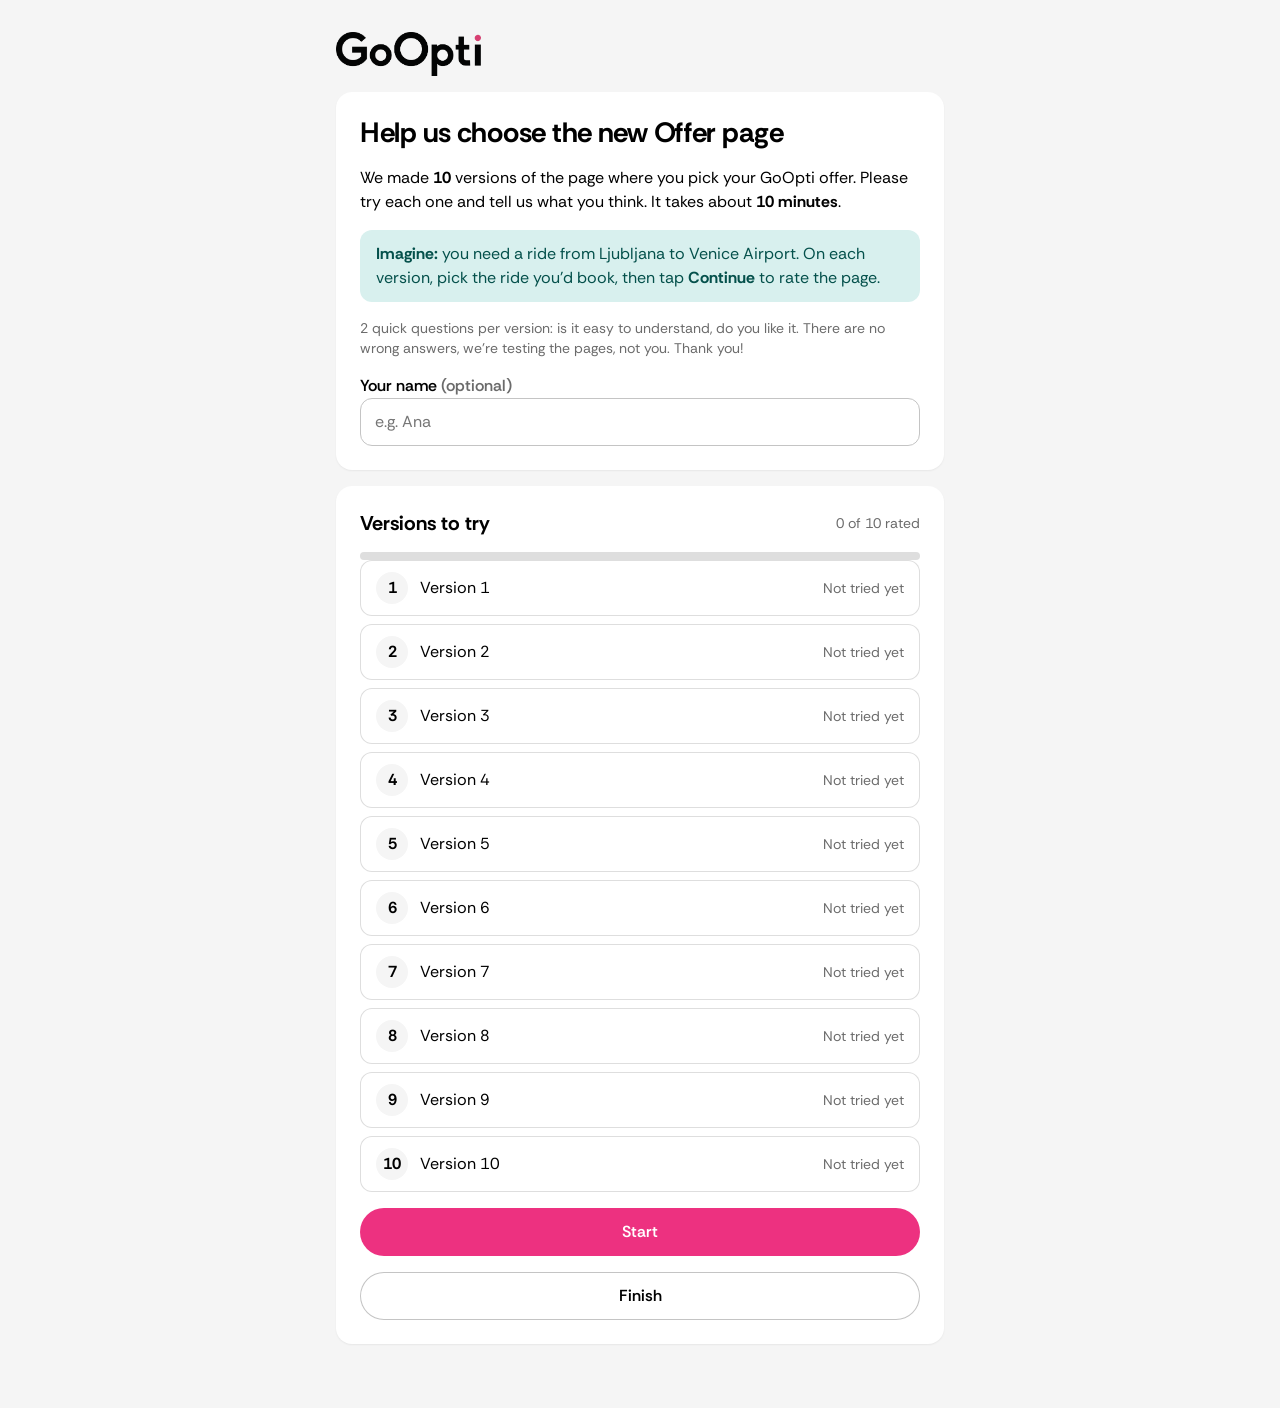
==== commit 850c6ff9: "Remove prototype 7 (tabs on the card); 10 versions remain Co-Authored-By: Claude Sonnet 5.5 <noreply" ====
--- a/index.html
+++ b/index.html
@@ -33,7 +33,7 @@
     <a class="btn btn--ghost btn--block" id="fav" href="done.html" hidden>Finish</a>
   </section>
 </main>
-<script src="survey.js?v=5"></script>
+<script src="survey.js?v=6"></script>
 <script>
 (function () {
   const m = SV.me(), total = SV.PROTOS.length;
